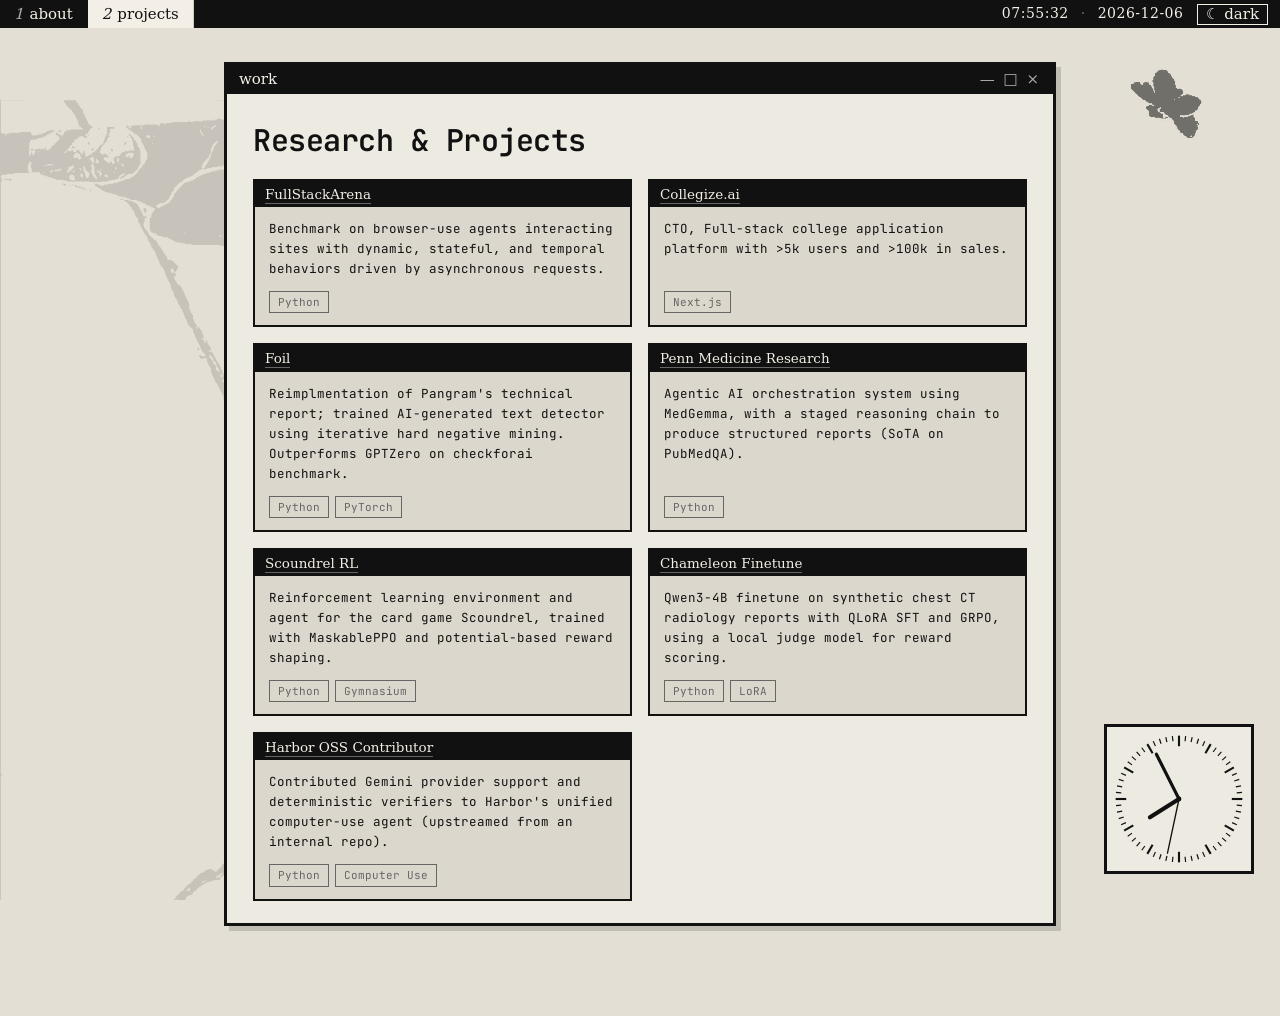
==== projects.html @ 77873580 "Update projects: add FullStackArena, reorder and revise entries" ====
<!doctype html>
<html lang="en">

<head>
  <meta charset="utf-8" />
  <meta name="viewport" content="width=device-width,initial-scale=1" />
  <title>zlyuan</title>
  <link rel="icon" href="data:image/svg+xml,<svg xmlns='http://www.w3.org/2000/svg' viewBox='0 0 100 100'><rect width='100' height='100' fill='%23111111'/><text x='50' y='74' font-family='serif' font-size='72' font-style='italic' fill='%23ffffff' text-anchor='middle'>z</text></svg>" />
  <link rel="preconnect" href="https://fonts.googleapis.com">
  <link rel="preconnect" href="https://fonts.gstatic.com" crossorigin>
  <link href="https://fonts.googleapis.com/css2?family=JetBrains+Mono:wght@400;500;600&display=swap" rel="stylesheet">
  <link rel="stylesheet" href="/style.css" />

  <!-- Google tag (gtag.js) -->
  <script async src="https://www.googletagmanager.com/gtag/js?id=G-WRCV5WTVQ0"></script>
  <script>
    window.dataLayer = window.dataLayer || [];
    function gtag(){dataLayer.push(arguments);}
    gtag('js', new Date());
    gtag('config', 'G-WRCV5WTVQ0');
  </script>
</head>

<body data-page="projects">

  <!-- ===== Top bar ===== -->
  <div id="bar">
    <nav id="tags"></nav>
    <div id="bar-right">
      <div id="status">
        <span id="statusTime">--:--:--</span>
        <span class="sep date">·</span>
        <span id="statusDate" class="date">----------</span>
        <span id="visitorCount" style="display:none"></span>
      </div>
      <button id="theme-toggle" type="button">☾ dark</button>
    </div>
  </div>

  <!-- ===== Desktop decorative art ===== -->
  <img class="bg-art art-plant" src="/assets/plant.png" alt="" aria-hidden="true">
  <img class="bg-art art-butterfly" src="/assets/butterfly.png" alt="" aria-hidden="true">

  <div class="corner">
    <div class="clock-box">
      <svg viewBox="0 0 100 100" aria-label="analog clock">
        <g id="clockTicks"></g>
        <line id="handHour" class="clock-hand" x1="50" y1="50" x2="50" y2="24" stroke-linecap="round"/>
        <line id="handMin"  class="clock-hand" x1="50" y1="50" x2="50" y2="12" stroke-linecap="round"/>
        <line id="handSec"  class="clock-hand" x1="50" y1="50" x2="50" y2="8"  stroke-linecap="round"/>
        <circle class="clock-pin" cx="50" cy="50" r="1.8"/>
      </svg>
    </div>
  </div>

  <!-- ===== Content window ===== -->
  <main id="desktop">
    <section class="win">
      <div class="win-title">
        <span>work</span>
        <span class="win-dots">— □ ×</span>
      </div>
      <div class="win-body">
        <div class="content">
          <h1>Research & Projects</h1>

          <div class="projects-grid">

            <article class="project-card">
              <div class="pc-title"><a href="https://openreview.net/forum?id=nstEp2asfj" target="_blank" rel="noopener">FullStackArena</a></div>
              <div class="pc-body">
                <p>Benchmark on browser-use agents interacting sites with dynamic, stateful, and temporal behaviors driven by asynchronous requests.</p>
                <div class="project-tags"><span class="tag-pill">Python</span></div>
              </div>
            </article>

            <article class="project-card">
              <div class="pc-title"><a href="https://collegize.ai" target="_blank" rel="noopener">Collegize.ai</a></div>
              <div class="pc-body">
                <p>CTO, Full-stack college application platform with &gt;5k users and &gt;100k in sales.</p>
                <div class="project-tags"><span class="tag-pill">Next.js</span></div>
              </div>
            </article>

            <article class="project-card">
              <div class="pc-title"><a href="https://github.com/zlyuan9/foil" target="_blank" rel="noopener">Foil</a></div>
              <div class="pc-body">
                <p>Reimplmentation of Pangram's technical report; trained AI-generated text detector using iterative hard negative mining. Outperforms GPTZero on checkforai benchmark.</p>
                <div class="project-tags"><span class="tag-pill">Python</span><span class="tag-pill">PyTorch</span></div>
              </div>
            </article>

            <article class="project-card">
              <div class="pc-title"><a href="https://penn-rail.github.io/website/" target="_blank" rel="noopener">Penn Medicine Research</a></div>
              <div class="pc-body">
                <p>Agentic AI orchestration system using MedGemma, with a staged reasoning chain to produce structured reports (SoTA on PubMedQA).</p>
                <div class="project-tags"><span class="tag-pill">Python</span></div>
              </div>
            </article>

            <article class="project-card">
              <div class="pc-title"><a href="https://github.com/zlyuan9/scoundrel-rl" target="_blank" rel="noopener">Scoundrel RL</a></div>
              <div class="pc-body">
                <p>Reinforcement learning environment and agent for the card game Scoundrel, trained with MaskablePPO and potential-based reward shaping.</p>
                <div class="project-tags"><span class="tag-pill">Python</span><span class="tag-pill">Gymnasium</span></div>
              </div>
            </article>

            <article class="project-card">
              <div class="pc-title"><a href="https://github.com/zlyuan9/chameleon-finetune" target="_blank" rel="noopener">Chameleon Finetune</a></div>
              <div class="pc-body">
                <p>Qwen3-4B finetune on synthetic chest CT radiology reports with QLoRA SFT and GRPO, using a local judge model for reward scoring.</p>
                <div class="project-tags"><span class="tag-pill">Python</span><span class="tag-pill">LoRA</span></div>
              </div>
            </article>

            <article class="project-card">
              <div class="pc-title"><a href="https://github.com/harbor-framework/harbor/pull/1572" target="_blank" rel="noopener">Harbor OSS Contributor</a></div>
              <div class="pc-body">
                <p>Contributed Gemini provider support and deterministic verifiers to Harbor's unified computer-use agent (upstreamed from an internal repo).</p>
                <div class="project-tags"><span class="tag-pill">Python</span><span class="tag-pill">Computer Use</span></div>
              </div>
            </article>

          </div>
        </div>
      </div>
    </section>
  </main>

  <script src="/app.js"></script>
</body>

</html>
---- style.css ----
/* ============================================
   Black & white desktop theme (invertable).
   Light = ink on paper; dark = the negative.
   ============================================ */

* { margin: 0; padding: 0; box-sizing: border-box; }

:root {
  --bg:        #e3dfd5;   /* desktop background (soft paper) */
  --panel:     #edeae1;   /* window interior              */
  --panel-2:   #dbd7cc;   /* cards, code blocks           */
  --fg:        #111111;   /* text + borders (near-black)  */
  --fg-dim:    #666666;   /* muted text                   */
  --chrome-bg: #111111;   /* bar + title bars             */
  --chrome-fg: #f3efe6;   /* text on chrome               */
  --line:      rgba(17, 17, 17, 0.16);
  --hover:     rgba(17, 17, 17, 0.09);

  --mono: 'JetBrains Mono', 'Consolas', 'Monaco', 'Courier New', monospace;
  --serif: 'DejaVu Serif', Georgia, 'Times New Roman', serif;
  --bar-h: 28px;
}

/* Dark mode = exact color inversion (255 − each channel) of light mode. */
:root[data-theme="dark"] {
  --bg:        #1c202a;   /* inv #e3dfd5 */
  --panel:     #12151e;   /* inv #edeae1 */
  --panel-2:   #242833;   /* inv #dbd7cc */
  --fg:        #eeeeee;   /* inv #111111 */
  --fg-dim:    #999999;   /* inv #666666 */
  --chrome-bg: #eeeeee;   /* inv #111111 */
  --chrome-fg: #0c1019;   /* inv #f3efe6 */
  --line:      rgba(238, 238, 238, 0.16);
  --hover:     rgba(238, 238, 238, 0.09);
}

html { scroll-behavior: smooth; overflow-x: hidden; }

body {
  font-family: var(--mono);
  font-size: 14px;
  line-height: 1.65;
  color: var(--fg);
  background-color: var(--bg);
  min-height: 100vh;
  overflow-x: hidden;
  padding-top: var(--bar-h);
  transition: background-color 0.2s, color 0.2s;
}

a { color: inherit; }

/* ============================================================
   Decorative art — recolored to ink via filter
   ============================================================ */
.bg-art {
  position: fixed;
  z-index: 0;
  pointer-events: none;
  user-select: none;
  image-rendering: pixelated;
  image-rendering: crisp-edges;
  filter: brightness(0);
}
:root[data-theme="dark"] .bg-art { filter: brightness(0) invert(1); }

.art-plant    { bottom: 0; left: 0; height: min(90vh, 800px); opacity: 0.12; }
.art-butterfly{ top: calc(var(--bar-h) + 40px); right: 6vw; width: 74px; opacity: 0.5; }

/* Clock + kanji cluster, bottom-right */
.corner {
  position: fixed;
  right: 26px;
  bottom: 26px;
  z-index: 1;
  display: flex;
  align-items: flex-end;
  gap: 12px;
  pointer-events: none;
}
.clock-box {
  width: 150px;
  height: 150px;
  border: 3px solid var(--fg);
  background: var(--panel);
  padding: 6px;
  pointer-events: auto;
}
.clock-box svg { display: block; width: 100%; height: 100%; }
.clock-face-line { stroke: var(--fg); }
.clock-hand { stroke: var(--fg); fill: var(--fg); }
.clock-pin { fill: var(--fg); }

/* ============================================================
   Top bar — workspace tags (nav) + status + theme toggle
   ============================================================ */
#bar {
  position: fixed;
  top: 0; left: 0; right: 0;
  height: var(--bar-h);
  z-index: 100;
  background: var(--chrome-bg);
  color: var(--chrome-fg);
  display: flex;
  align-items: stretch;
  justify-content: space-between;
  font-family: var(--serif);
}

#tags { display: flex; align-items: stretch; overflow-x: auto; min-width: 0; scrollbar-width: none; }
#tags::-webkit-scrollbar { display: none; }

.tag {
  display: flex;
  align-items: center;
  gap: 6px;
  padding: 0 14px;
  color: var(--chrome-fg);
  text-decoration: none;
  font-size: 15px;
  white-space: nowrap;
  border-right: 1px solid var(--line);
}
.tag .num { font-style: italic; opacity: 0.7; }
.tag:hover { background: var(--hover); }
.tag.active { background: var(--chrome-fg); color: var(--chrome-bg); }
.tag.active .num { opacity: 1; }

#bar-right {
  display: flex;
  align-items: center;
  gap: 14px;
  padding: 0 12px;
}
#status {
  display: flex;
  align-items: center;
  gap: 12px;
  font-size: 14px;
  letter-spacing: 0.5px;
  white-space: nowrap;
}
#status .sep { opacity: 0.4; }
#visitorCount { color: var(--chrome-fg); opacity: 0.7; }

#theme-toggle {
  font-family: var(--serif);
  font-size: 15px;
  line-height: 1;
  color: var(--chrome-fg);
  background: transparent;
  border: 1px solid currentColor;
  padding: 2px 8px;
  cursor: pointer;
}
#theme-toggle:hover { background: var(--chrome-fg); color: var(--chrome-bg); }

/* ============================================================
   Desktop layout
   ============================================================ */
#desktop {
  position: relative;
  z-index: 10;
  max-width: 880px;
  margin: 0 auto;
  padding: 34px 24px 90px;
  display: flex;
  flex-direction: column;
  align-items: stretch;
  gap: 22px;
}

/* ---- Window chrome ---- */
.win {
  position: relative;
  border: 3px solid var(--fg);
  background: var(--panel);
  box-shadow: 5px 5px 0 var(--line);
}
.win.floating { box-shadow: 5px 5px 0 var(--line); }
.win-title {
  background: var(--chrome-bg);
  color: var(--chrome-fg);
  font-family: var(--serif);
  font-size: 15px;
  line-height: 1.5;
  padding: 3px 12px;
  display: flex;
  justify-content: space-between;
  gap: 12px;
  overflow: hidden;
  white-space: nowrap;
  user-select: none;
}
.win-title .win-dots { letter-spacing: 2px; opacity: 0.7; }
.win-body { padding: 22px 26px; position: relative; }

/* Drag affordances only where dragging is enabled (fine pointer, JS-gated). */
@media (hover: hover) and (pointer: fine) {
  .win-title { cursor: grab; touch-action: none; }
  .win-title:active { cursor: grabbing; }
}

/* ============================================================
   Content typography
   ============================================================ */
.content h1 { font-size: 30px; font-weight: 600; margin-bottom: 14px; letter-spacing: -0.5px; }
.content h2 { font-size: 20px; font-weight: 600; margin-top: 26px; margin-bottom: 10px; }
.content h3 { font-size: 16px; font-weight: 600; margin: 16px 0 8px; }
.content p  { margin-bottom: 13px; }

.content a {
  color: var(--fg);
  text-decoration: none;
  border-bottom: 1px solid var(--fg-dim);
  padding-bottom: 1px;
  transition: background 0.12s, color 0.12s;
}
.content a:hover { background: var(--fg); color: var(--bg); border-bottom-color: var(--fg); }

.content strong { font-weight: 600; }
.content em, .content i { font-style: italic; }

/* ============================================================
   Identity card (about)
   ============================================================ */
.neo { display: flex; gap: 30px; align-items: center; flex-wrap: wrap; }
.neo-ascii { font-size: 14px; line-height: 1.35; white-space: pre; margin: 0; }
.neo-info { font-size: 14px; line-height: 1.9; }
.neo-info .k { display: inline-block; width: 78px; color: var(--fg-dim); }
.neo-info .v a { border-bottom: 1px solid var(--fg-dim); }
.neo-info .v a:hover { background: var(--fg); color: var(--bg); }

/* ============================================================
   Projects — each card is a mini window
   ============================================================ */
.projects-grid {
  display: grid;
  grid-template-columns: repeat(auto-fill, minmax(260px, 1fr));
  gap: 16px;
  margin-top: 8px;
}
.project-card {
  border: 2px solid var(--fg);
  background: var(--panel-2);
  display: flex;
  flex-direction: column;
}
.project-card .pc-title {
  background: var(--chrome-bg);
  color: var(--chrome-fg);
  font-family: var(--serif);
  font-size: 13.5px;
  padding: 2px 10px;
}
.project-card .pc-title a { color: var(--chrome-fg); text-decoration: none; }
.project-card .pc-title a:hover { text-decoration: underline; }
.project-card .pc-body { padding: 12px 14px; flex: 1; display: flex; flex-direction: column; }
.project-card p { font-size: 12.5px; margin: 0 0 12px; line-height: 1.6; }

.project-tags { display: flex; gap: 6px; flex-wrap: wrap; margin-top: auto; }
.tag-pill { border: 1px solid var(--fg-dim); padding: 1px 8px; font-size: 11px; color: var(--fg-dim); }

/* ============================================================
   Contact window (link list)
   ============================================================ */
.win-contact { align-self: center; width: 100%; max-width: 420px; }
.link-list { list-style: none; margin: 0; padding: 0; }
.link-list li { border-bottom: 1px solid var(--line); }
.link-list li:last-child { border-bottom: 0; }
.link-list a {
  display: flex;
  justify-content: space-between;
  gap: 16px;
  padding: 9px 4px;
  text-decoration: none;
  color: var(--fg);
}
.link-list a:hover { background: var(--fg); color: var(--bg); }
.link-list .lk { font-weight: 600; }
.link-list .lk::before { content: '> '; color: var(--fg-dim); }
.link-list a:hover .lk::before { color: var(--bg); }
.link-list .lv { color: var(--fg-dim); }
.link-list a:hover .lv { color: var(--bg); }

/* ============================================================
   Markdown (blog posts — currently unlinked)
   ============================================================ */
.content.markdown { max-width: 720px; }
.content.markdown h2 { padding-top: 14px; border-top: 1px solid var(--line); }
.post-meta { color: var(--fg-dim); font-size: 13px; margin-bottom: 22px; }
.content.markdown ul { margin: 0 0 13px 22px; }
.content.markdown li { margin-bottom: 6px; }
.content.markdown blockquote {
  border-left: 3px solid var(--fg);
  margin: 16px 0;
  padding: 6px 16px;
  color: var(--fg-dim);
  background: var(--panel-2);
}
.content.markdown code {
  font-family: var(--mono);
  font-size: 12.5px;
  background: var(--panel-2);
  border: 1px solid var(--line);
  padding: 1px 5px;
}
.content.markdown pre {
  background: var(--panel-2);
  border: 1px solid var(--line);
  padding: 14px 16px;
  overflow-x: auto;
  margin: 0 0 16px;
}
.content.markdown pre code { background: none; border: none; padding: 0; font-size: 13px; line-height: 1.6; }

.post-list { list-style: none; margin: 12px 0 0; padding: 0; }
.post-list li { padding: 14px 0; border-top: 1px solid var(--line); }
.post-list li:last-child { border-bottom: 1px solid var(--line); }
.post-list li > a { font-size: 15px; font-weight: 600; }
.post-date { color: var(--fg-dim); font-size: 12px; margin-left: 10px; }
.post-list li p { margin: 4px 0 0; color: var(--fg-dim); font-size: 13px; }
.back-link { display: inline-block; margin-bottom: 14px; font-size: 13px; color: var(--fg-dim); }
.back-link:hover { color: var(--fg); }

/* ============================================================
   Responsive
   ============================================================ */
@media (max-width: 900px) {
  .bg-art, .corner { display: none; }
  #desktop { padding: 20px 14px 60px; }
}
@media (max-width: 560px) {
  #status .date, #status .sep { display: none; }
  .tag { padding: 0 10px; font-size: 14px; }
  .win-body { padding: 16px 16px; }
}

/* ============================================================
   Scrollbar
   ============================================================ */
::-webkit-scrollbar { width: 12px; height: 12px; }
::-webkit-scrollbar-track { background: var(--bg); }
::-webkit-scrollbar-thumb { background: var(--fg-dim); border: 2px solid var(--bg); }
::-webkit-scrollbar-thumb:hover { background: var(--fg); }
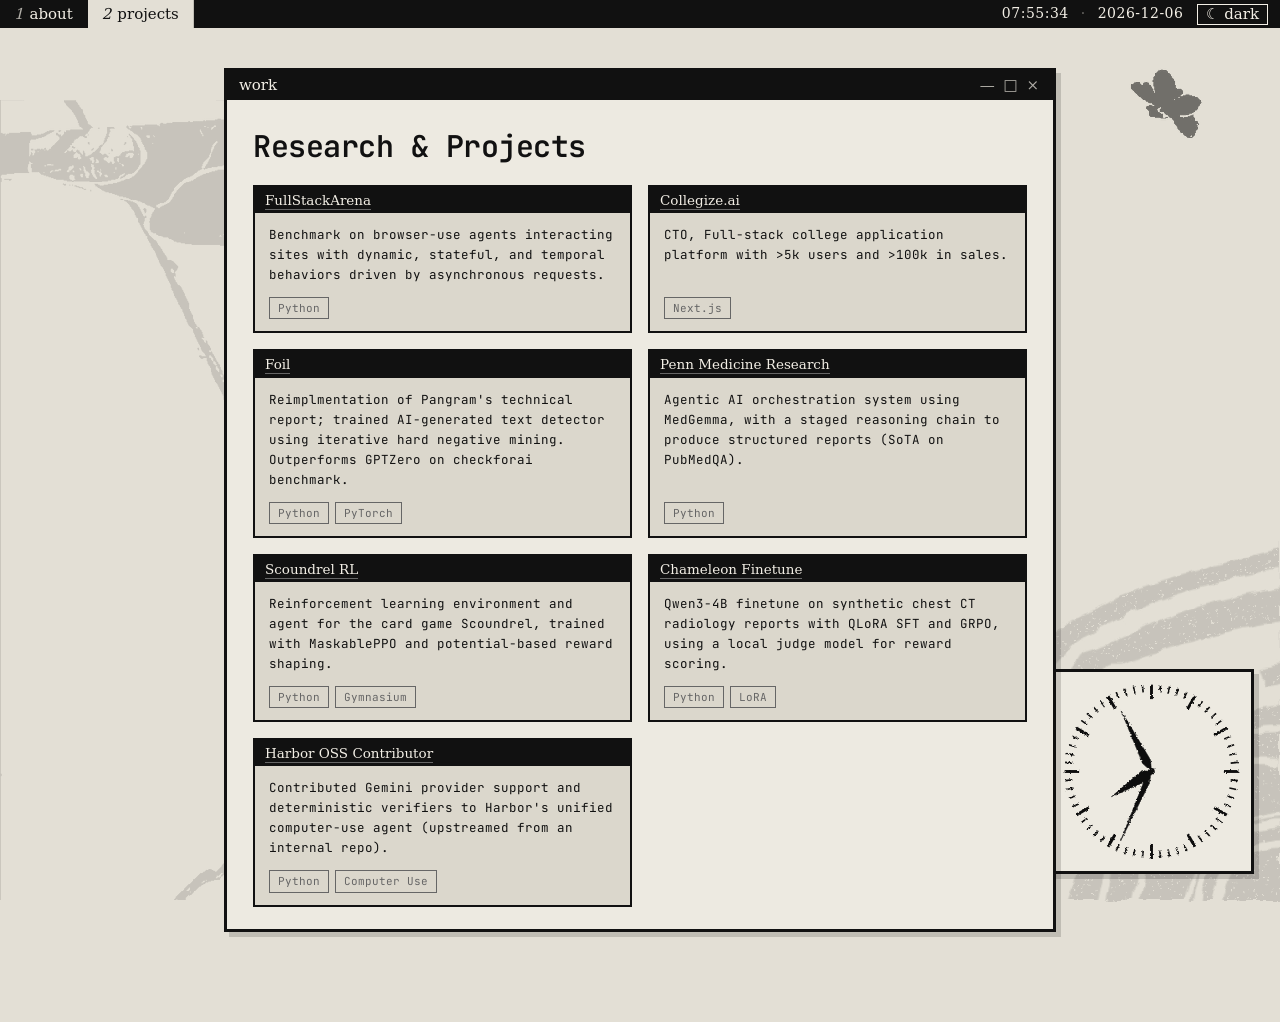
==== commit ed2e87a6: "Revamp layout: centered scattered desktop + grainy depth art - Vertically center content; scatter co" ====
--- a/projects.html
+++ b/projects.html
@@ -23,6 +23,14 @@
 
 <body data-page="projects">
 
+  <!-- Grain filter for the "depth" background art — roughens its smooth edges. -->
+  <svg width="0" height="0" style="position:absolute" aria-hidden="true">
+    <filter id="depthGrain" x="-5%" y="-5%" width="110%" height="110%">
+      <feTurbulence type="fractalNoise" baseFrequency="0.045" numOctaves="3" seed="11" stitchTiles="stitch" result="noise"/>
+      <feDisplacementMap in="SourceGraphic" in2="noise" scale="9" xChannelSelector="R" yChannelSelector="G"/>
+    </filter>
+  </svg>
+
   <!-- ===== Top bar ===== -->
   <div id="bar">
     <nav id="tags"></nav>
@@ -40,15 +48,26 @@
   <!-- ===== Desktop decorative art ===== -->
   <img class="bg-art art-plant" src="/assets/plant.png" alt="" aria-hidden="true">
   <img class="bg-art art-butterfly" src="/assets/butterfly.png" alt="" aria-hidden="true">
+  <img class="bg-art art-depth" src="/assets/depth_shape.png" alt="" aria-hidden="true">
 
   <div class="corner">
     <div class="clock-box">
       <svg viewBox="0 0 100 100" aria-label="analog clock">
-        <g id="clockTicks"></g>
-        <line id="handHour" class="clock-hand" x1="50" y1="50" x2="50" y2="24" stroke-linecap="round"/>
-        <line id="handMin"  class="clock-hand" x1="50" y1="50" x2="50" y2="12" stroke-linecap="round"/>
-        <line id="handSec"  class="clock-hand" x1="50" y1="50" x2="50" y2="8"  stroke-linecap="round"/>
-        <circle class="clock-pin" cx="50" cy="50" r="1.8"/>
+        <defs>
+          <!-- Grainy ink: fractal noise displaces every stroke edge into gritty,
+               lo-fi ripples reminiscent of a low-res pixel bitmap. -->
+          <filter id="clockGrain" x="-15%" y="-15%" width="130%" height="130%">
+            <feTurbulence type="fractalNoise" baseFrequency="0.85" numOctaves="2" seed="7" stitchTiles="stitch" result="noise"/>
+            <feDisplacementMap in="SourceGraphic" in2="noise" scale="1.7" xChannelSelector="R" yChannelSelector="G"/>
+          </filter>
+        </defs>
+        <g filter="url(#clockGrain)">
+          <g id="clockTicks"></g>
+          <polygon id="handHour" class="clock-hand"/>
+          <polygon id="handMin"  class="clock-hand"/>
+          <polygon id="handSec"  class="clock-hand"/>
+          <circle class="clock-pin" cx="50" cy="50" r="1.8"/>
+        </g>
       </svg>
     </div>
   </div>
@@ -131,4 +150,4 @@
   <script src="/app.js"></script>
 </body>
 
-</html>
+</html>
--- a/style.css
+++ b/style.css
@@ -67,7 +67,21 @@
 .art-plant    { bottom: 0; left: 0; height: min(90vh, 800px); opacity: 0.12; }
 .art-butterfly{ top: calc(var(--bar-h) + 40px); right: 6vw; width: 74px; opacity: 0.5; }
 
-/* Clock + kanji cluster, bottom-right */
+/* "Symbol of Depth" — concentric arcs radiating from the bottom-right corner.
+   Edges are roughened by an SVG turbulence filter (#depthGrain) so they read
+   gritty/hand-inked rather than vector-smooth, matching the clock. */
+.art-depth {
+  bottom: 0; right: 0;
+  height: min(40vh, 360px);
+  opacity: 0.12;
+  image-rendering: auto;   /* smooth curves, not pixel art */
+  filter: url(#depthGrain) brightness(0);
+}
+/* Dark-on-dark contrast is perceptually weaker, so lift the depth art (and its
+   specks) a bit to keep the grain readable against the dark background. */
+:root[data-theme="dark"] .art-depth { filter: url(#depthGrain) brightness(0) invert(1); opacity: 0.2; }
+
+/* Clock — fixed bottom-right on the projects page. */
 .corner {
   position: fixed;
   right: 26px;
@@ -79,16 +93,18 @@
   pointer-events: none;
 }
 .clock-box {
-  width: 150px;
-  height: 150px;
+  width: 205px;
+  height: 205px;
   border: 3px solid var(--fg);
   background: var(--panel);
-  padding: 6px;
+  padding: 9px;
+  box-shadow: 5px 5px 0 var(--line);
   pointer-events: auto;
 }
 .clock-box svg { display: block; width: 100%; height: 100%; }
 .clock-face-line { stroke: var(--fg); }
-.clock-hand { stroke: var(--fg); fill: var(--fg); }
+/* Hands are tapered triangles anchored at center: solid ink fill, softened joins. */
+.clock-hand { fill: var(--fg); stroke: var(--fg); stroke-width: 0.3; stroke-linejoin: round; }
 .clock-pin { fill: var(--fg); }
 
 /* ============================================================
@@ -123,7 +139,7 @@
 }
 .tag .num { font-style: italic; opacity: 0.7; }
 .tag:hover { background: var(--hover); }
-.tag.active { background: var(--chrome-fg); color: var(--chrome-bg); }
+.tag.active { background: var(--bg); color: var(--fg); }
 .tag.active .num { opacity: 1; }
 
 #bar-right {
@@ -163,11 +179,13 @@
   z-index: 10;
   max-width: 880px;
   margin: 0 auto;
-  padding: 34px 24px 90px;
+  padding: 40px 24px 90px;
+  min-height: calc(100vh - var(--bar-h));
   display: flex;
   flex-direction: column;
+  justify-content: center;   /* float the key windows toward the middle */
   align-items: stretch;
-  gap: 22px;
+  gap: 26px;
 }
 
 /* ---- Window chrome ---- */
@@ -199,6 +217,8 @@
 @media (hover: hover) and (pointer: fine) {
   .win-title { cursor: grab; touch-action: none; }
   .win-title:active { cursor: grabbing; }
+  .clock-box[data-drag] { cursor: grab; touch-action: none; }
+  .clock-box[data-drag]:active { cursor: grabbing; }
 }
 
 /* ============================================================
@@ -265,6 +285,28 @@
    Contact window (link list)
    ============================================================ */
 .win-contact { align-self: center; width: 100%; max-width: 420px; }
+
+/* Scatter row: contact bottom-left (nudged a touch left of the about window),
+   clock floating to its right for a loose, "messy desktop" feel. */
+.scatter {
+  display: flex;
+  align-items: center;      /* vertically center the clock w.r.t. contact */
+  gap: 0;
+  flex-wrap: wrap;
+}
+.scatter .win-contact {
+  align-self: center;
+  margin: 0 0 0 24px;       /* left border sits a bit right of the about window's */
+  flex: 0 1 420px;
+}
+/* Region spanning contact's right edge → about's right edge; the clock is
+   centered within it (so it's horizontally centered between those two edges). */
+.clock-loose {
+  flex: 1 1 auto;
+  display: flex;
+  align-items: center;
+  justify-content: center;
+}
 .link-list { list-style: none; margin: 0; padding: 0; }
 .link-list li { border-bottom: 1px solid var(--line); }
 .link-list li:last-child { border-bottom: 0; }
@@ -327,8 +369,9 @@
    Responsive
    ============================================================ */
 @media (max-width: 900px) {
-  .bg-art, .corner { display: none; }
+  .bg-art, .corner, .clock-loose { display: none; }
   #desktop { padding: 20px 14px 60px; }
+  .scatter .win-contact { margin-left: 0; }
 }
 @media (max-width: 560px) {
   #status .date, #status .sep { display: none; }
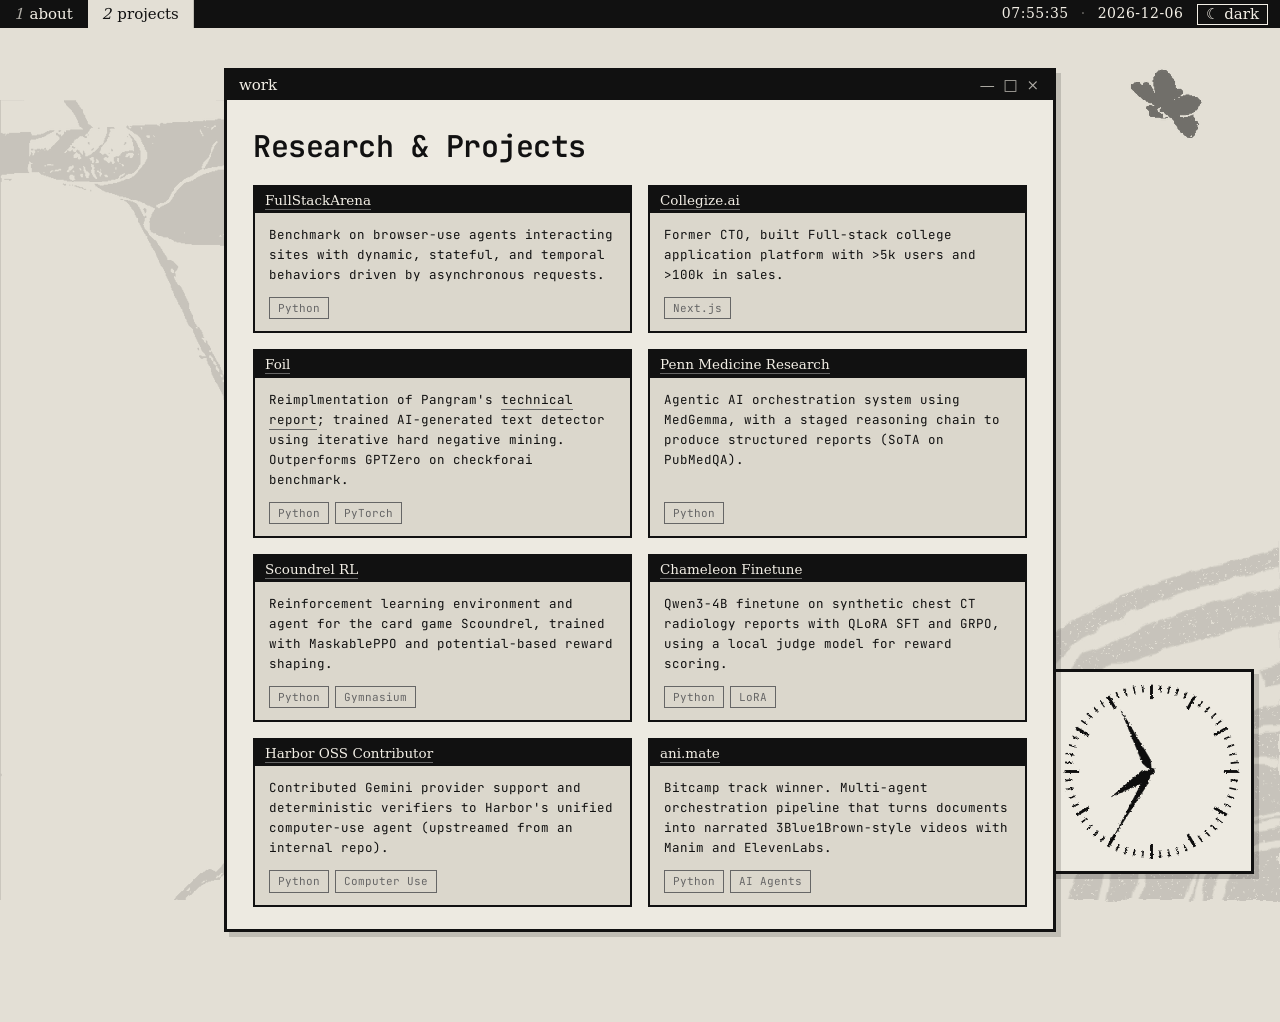
==== commit 8733a288: "Add ani.mate project (Bitcamp track winner)" ====
--- a/projects.html
+++ b/projects.html
@@ -96,7 +96,7 @@
             <article class="project-card">
               <div class="pc-title"><a href="https://collegize.ai" target="_blank" rel="noopener">Collegize.ai</a></div>
               <div class="pc-body">
-                <p>CTO, Full-stack college application platform with &gt;5k users and &gt;100k in sales.</p>
+                <p>Former CTO, built Full-stack college application platform with &gt;5k users and &gt;100k in sales.</p>
                 <div class="project-tags"><span class="tag-pill">Next.js</span></div>
               </div>
             </article>
@@ -104,7 +104,7 @@
             <article class="project-card">
               <div class="pc-title"><a href="https://github.com/zlyuan9/foil" target="_blank" rel="noopener">Foil</a></div>
               <div class="pc-body">
-                <p>Reimplmentation of Pangram's technical report; trained AI-generated text detector using iterative hard negative mining. Outperforms GPTZero on checkforai benchmark.</p>
+                <p>Reimplmentation of Pangram's <a href="https://arxiv.org/abs/2402.14873" target="_blank" rel="noopener">technical report</a>; trained AI-generated text detector using iterative hard negative mining. Outperforms GPTZero on checkforai benchmark.</p>
                 <div class="project-tags"><span class="tag-pill">Python</span><span class="tag-pill">PyTorch</span></div>
               </div>
             </article>
@@ -141,6 +141,14 @@
               </div>
             </article>
 
+            <article class="project-card">
+              <div class="pc-title"><a href="https://github.com/zlyuan9/ani.mate" target="_blank" rel="noopener">ani.mate</a></div>
+              <div class="pc-body">
+                <p>Bitcamp track winner. Multi-agent orchestration pipeline that turns documents into narrated 3Blue1Brown-style videos with Manim and ElevenLabs.</p>
+                <div class="project-tags"><span class="tag-pill">Python</span><span class="tag-pill">AI Agents</span></div>
+              </div>
+            </article>
+
           </div>
         </div>
       </div>
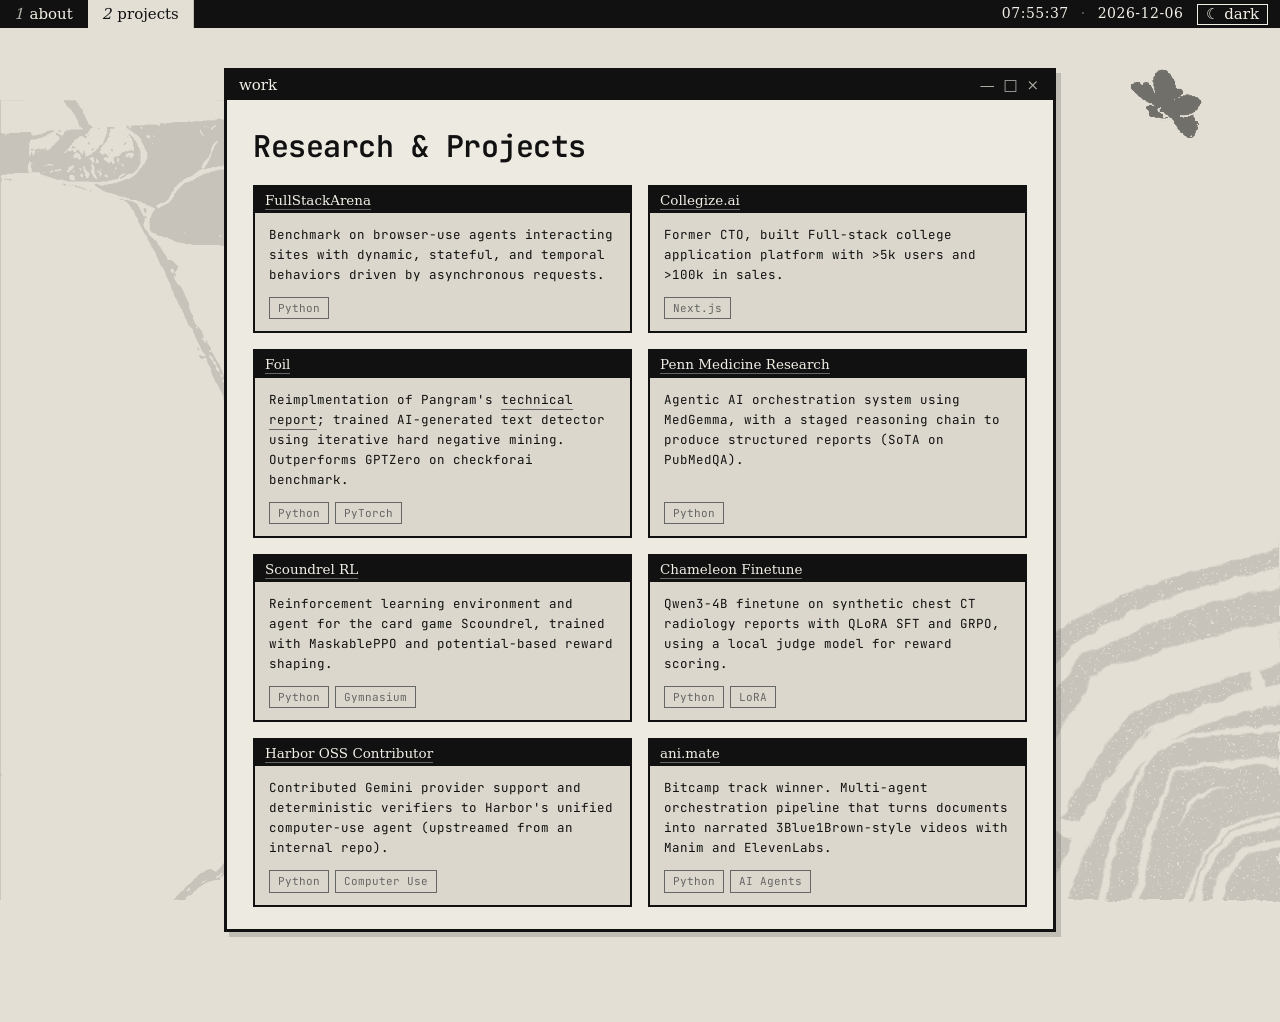
==== commit 89c44459: "Remove clock from projects page" ====
--- a/projects.html
+++ b/projects.html
@@ -49,28 +49,6 @@
   <img class="bg-art art-plant" src="/assets/plant.png" alt="" aria-hidden="true">
   <img class="bg-art art-butterfly" src="/assets/butterfly.png" alt="" aria-hidden="true">
   <img class="bg-art art-depth" src="/assets/depth_shape.png" alt="" aria-hidden="true">
-
-  <div class="corner">
-    <div class="clock-box">
-      <svg viewBox="0 0 100 100" aria-label="analog clock">
-        <defs>
-          <!-- Grainy ink: fractal noise displaces every stroke edge into gritty,
-               lo-fi ripples reminiscent of a low-res pixel bitmap. -->
-          <filter id="clockGrain" x="-15%" y="-15%" width="130%" height="130%">
-            <feTurbulence type="fractalNoise" baseFrequency="0.85" numOctaves="2" seed="7" stitchTiles="stitch" result="noise"/>
-            <feDisplacementMap in="SourceGraphic" in2="noise" scale="1.7" xChannelSelector="R" yChannelSelector="G"/>
-          </filter>
-        </defs>
-        <g filter="url(#clockGrain)">
-          <g id="clockTicks"></g>
-          <polygon id="handHour" class="clock-hand"/>
-          <polygon id="handMin"  class="clock-hand"/>
-          <polygon id="handSec"  class="clock-hand"/>
-          <circle class="clock-pin" cx="50" cy="50" r="1.8"/>
-        </g>
-      </svg>
-    </div>
-  </div>
 
   <!-- ===== Content window ===== -->
   <main id="desktop">
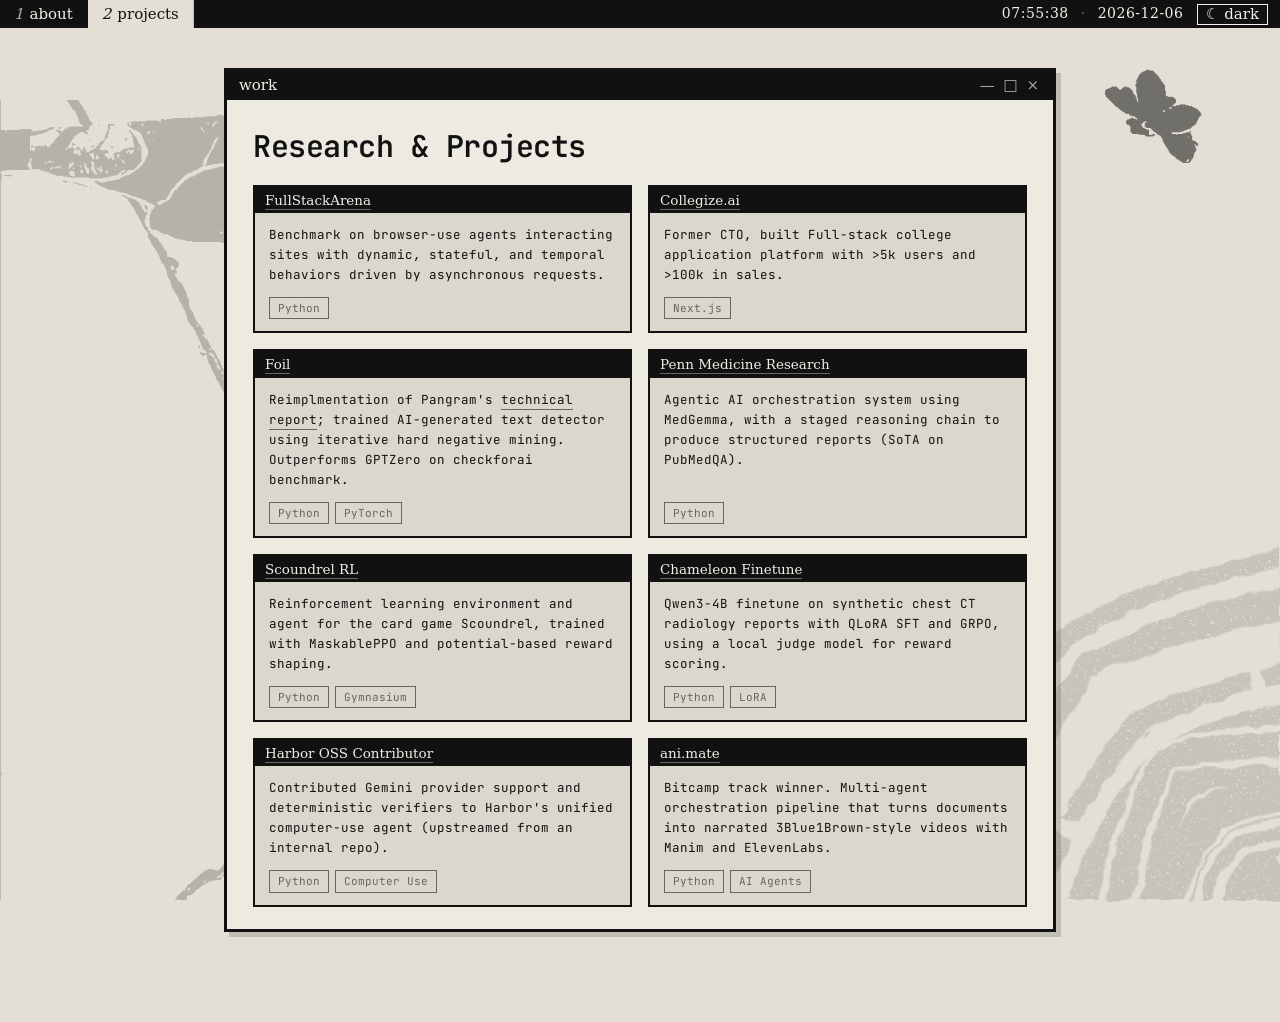
==== commit bb492b89: "Prevent theme flash on nav; enlarge butterfly, tune art opacity, crop plant border - Inline pre-pain" ====
--- a/projects.html
+++ b/projects.html
@@ -4,6 +4,9 @@
 <head>
   <meta charset="utf-8" />
   <meta name="viewport" content="width=device-width,initial-scale=1" />
+  <!-- Apply the saved theme before first paint so page loads don't flash the
+       default (light) theme for a frame while app.js initializes. -->
+  <script>try{var t=localStorage.getItem('theme');if(t)document.documentElement.setAttribute('data-theme',t);}catch(e){}</script>
   <title>zlyuan</title>
   <link rel="icon" href="data:image/svg+xml,<svg xmlns='http://www.w3.org/2000/svg' viewBox='0 0 100 100'><rect width='100' height='100' fill='%23111111'/><text x='50' y='74' font-family='serif' font-size='72' font-style='italic' fill='%23ffffff' text-anchor='middle'>z</text></svg>" />
   <link rel="preconnect" href="https://fonts.googleapis.com">
--- a/style.css
+++ b/style.css
@@ -48,6 +48,31 @@
   transition: background-color 0.2s, color 0.2s;
 }
 
+/* Theme sweep: a circular reveal of the new theme from the top-right corner
+   sweeping to the bottom-left. The old snapshot sits underneath, fully painted;
+   the new snapshot is stacked on top and its clip-path circle grows from the
+   corner via a CSS keyframe (no JS timing gap = no flicker). */
+::view-transition-old(root) {
+  animation: none;              /* old theme holds still underneath */
+  z-index: 1;
+}
+::view-transition-new(root) {
+  animation: theme-sweep 620ms ease-in-out forwards;
+  z-index: 2;
+}
+::view-transition-old(root),
+::view-transition-new(root) { mix-blend-mode: normal; }
+
+@keyframes theme-sweep {
+  from { clip-path: circle(0% at 100% 0%); }
+  to   { clip-path: circle(150% at 100% 0%); }
+}
+
+@media (prefers-reduced-motion: reduce) {
+  ::view-transition-old(root),
+  ::view-transition-new(root) { animation: none; }
+}
+
 a { color: inherit; }
 
 /* ============================================================
@@ -64,8 +89,8 @@
 }
 :root[data-theme="dark"] .bg-art { filter: brightness(0) invert(1); }
 
-.art-plant    { bottom: 0; left: 0; height: min(90vh, 800px); opacity: 0.12; }
-.art-butterfly{ top: calc(var(--bar-h) + 40px); right: 6vw; width: 74px; opacity: 0.5; }
+.art-plant    { bottom: 0; left: 0; height: min(90vh, 800px); opacity: 0.20; }
+.art-butterfly{ top: calc(var(--bar-h) + 40px); right: 6vw; width: 100px; opacity: 0.5; }
 
 /* "Symbol of Depth" — concentric arcs radiating from the bottom-right corner.
    Edges are roughened by an SVG turbulence filter (#depthGrain) so they read
@@ -79,7 +104,7 @@
 }
 /* Dark-on-dark contrast is perceptually weaker, so lift the depth art (and its
    specks) a bit to keep the grain readable against the dark background. */
-:root[data-theme="dark"] .art-depth { filter: url(#depthGrain) brightness(0) invert(1); opacity: 0.2; }
+:root[data-theme="dark"] .art-depth { filter: url(#depthGrain) brightness(0) invert(1); opacity: 0.3; }
 
 /* Clock — fixed bottom-right on the projects page. */
 .corner {
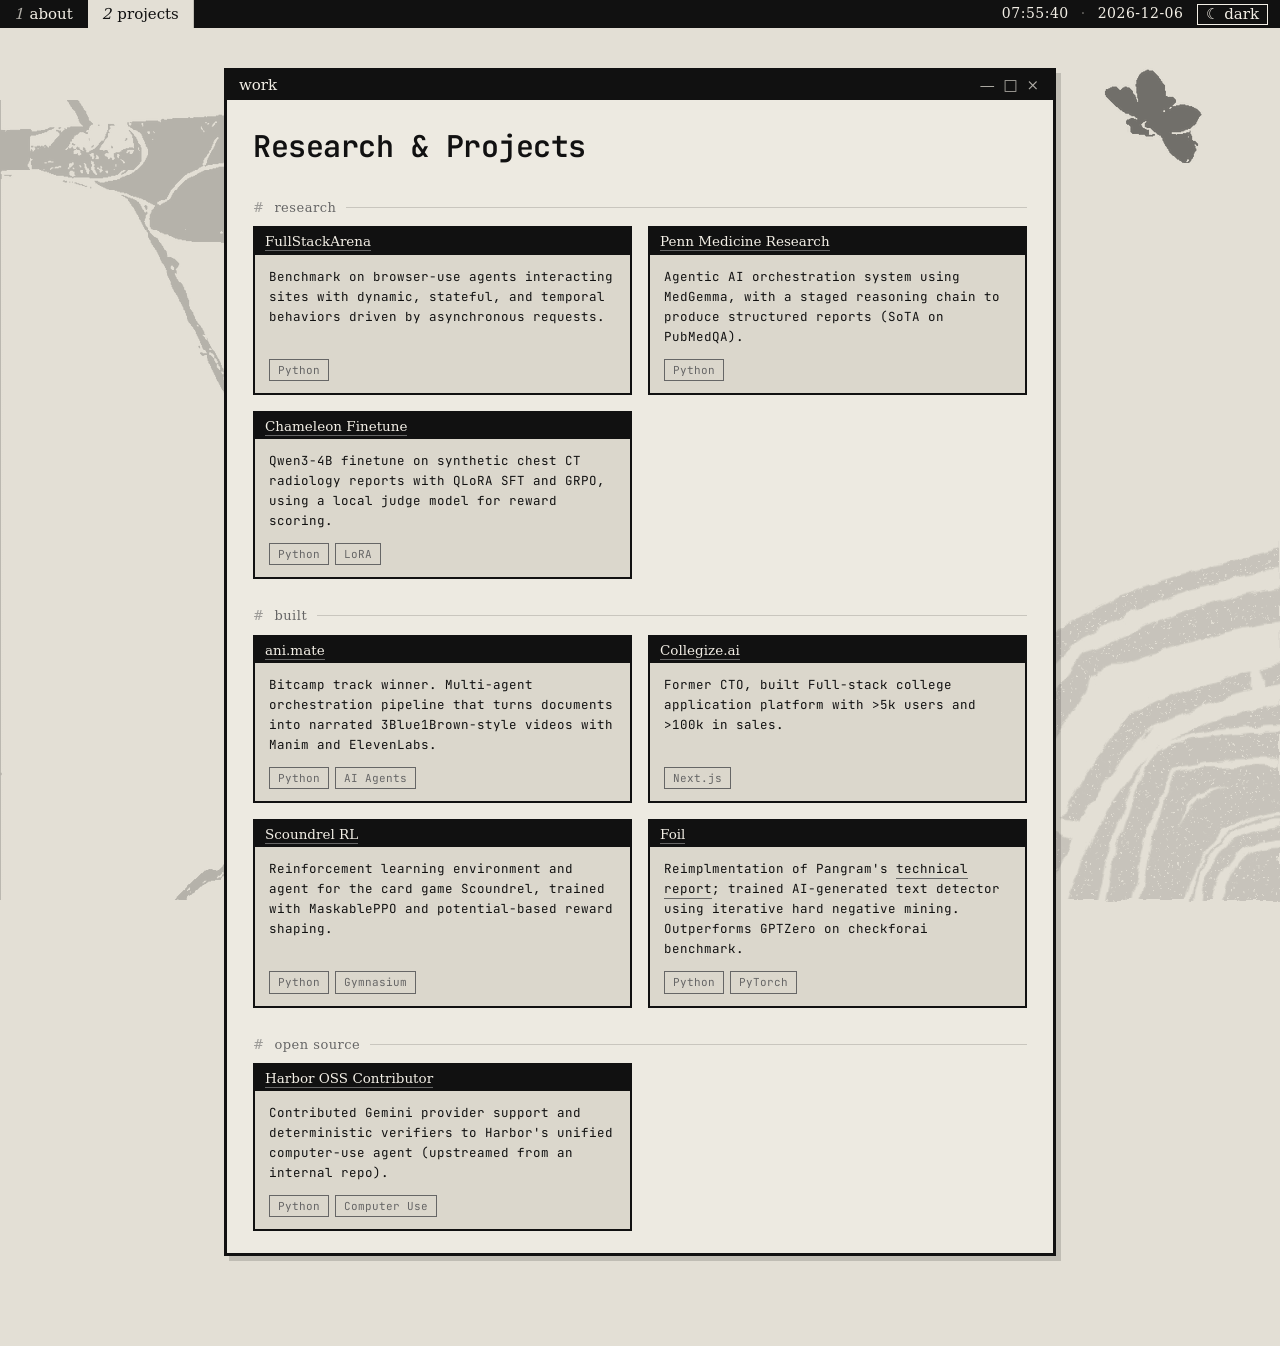
==== commit a7d89403: "Group projects into research / built / open source sections" ====
--- a/projects.html
+++ b/projects.html
@@ -64,6 +64,7 @@
         <div class="content">
           <h1>Research & Projects</h1>
 
+          <div class="project-group-label">research</div>
           <div class="projects-grid">
 
             <article class="project-card">
@@ -71,6 +72,35 @@
               <div class="pc-body">
                 <p>Benchmark on browser-use agents interacting sites with dynamic, stateful, and temporal behaviors driven by asynchronous requests.</p>
                 <div class="project-tags"><span class="tag-pill">Python</span></div>
+              </div>
+            </article>
+
+            <article class="project-card">
+              <div class="pc-title"><a href="https://penn-rail.github.io/website/" target="_blank" rel="noopener">Penn Medicine Research</a></div>
+              <div class="pc-body">
+                <p>Agentic AI orchestration system using MedGemma, with a staged reasoning chain to produce structured reports (SoTA on PubMedQA).</p>
+                <div class="project-tags"><span class="tag-pill">Python</span></div>
+              </div>
+            </article>
+
+            <article class="project-card">
+              <div class="pc-title"><a href="https://github.com/zlyuan9/chameleon-finetune" target="_blank" rel="noopener">Chameleon Finetune</a></div>
+              <div class="pc-body">
+                <p>Qwen3-4B finetune on synthetic chest CT radiology reports with QLoRA SFT and GRPO, using a local judge model for reward scoring.</p>
+                <div class="project-tags"><span class="tag-pill">Python</span><span class="tag-pill">LoRA</span></div>
+              </div>
+            </article>
+
+          </div>
+
+          <div class="project-group-label">built</div>
+          <div class="projects-grid">
+
+            <article class="project-card">
+              <div class="pc-title"><a href="https://github.com/zlyuan9/ani.mate" target="_blank" rel="noopener">ani.mate</a></div>
+              <div class="pc-body">
+                <p>Bitcamp track winner. Multi-agent orchestration pipeline that turns documents into narrated 3Blue1Brown-style videos with Manim and ElevenLabs.</p>
+                <div class="project-tags"><span class="tag-pill">Python</span><span class="tag-pill">AI Agents</span></div>
               </div>
             </article>
 
@@ -83,22 +113,6 @@
             </article>
 
             <article class="project-card">
-              <div class="pc-title"><a href="https://github.com/zlyuan9/foil" target="_blank" rel="noopener">Foil</a></div>
-              <div class="pc-body">
-                <p>Reimplmentation of Pangram's <a href="https://arxiv.org/abs/2402.14873" target="_blank" rel="noopener">technical report</a>; trained AI-generated text detector using iterative hard negative mining. Outperforms GPTZero on checkforai benchmark.</p>
-                <div class="project-tags"><span class="tag-pill">Python</span><span class="tag-pill">PyTorch</span></div>
-              </div>
-            </article>
-
-            <article class="project-card">
-              <div class="pc-title"><a href="https://penn-rail.github.io/website/" target="_blank" rel="noopener">Penn Medicine Research</a></div>
-              <div class="pc-body">
-                <p>Agentic AI orchestration system using MedGemma, with a staged reasoning chain to produce structured reports (SoTA on PubMedQA).</p>
-                <div class="project-tags"><span class="tag-pill">Python</span></div>
-              </div>
-            </article>
-
-            <article class="project-card">
               <div class="pc-title"><a href="https://github.com/zlyuan9/scoundrel-rl" target="_blank" rel="noopener">Scoundrel RL</a></div>
               <div class="pc-body">
                 <p>Reinforcement learning environment and agent for the card game Scoundrel, trained with MaskablePPO and potential-based reward shaping.</p>
@@ -107,26 +121,23 @@
             </article>
 
             <article class="project-card">
-              <div class="pc-title"><a href="https://github.com/zlyuan9/chameleon-finetune" target="_blank" rel="noopener">Chameleon Finetune</a></div>
+              <div class="pc-title"><a href="https://github.com/zlyuan9/foil" target="_blank" rel="noopener">Foil</a></div>
               <div class="pc-body">
-                <p>Qwen3-4B finetune on synthetic chest CT radiology reports with QLoRA SFT and GRPO, using a local judge model for reward scoring.</p>
-                <div class="project-tags"><span class="tag-pill">Python</span><span class="tag-pill">LoRA</span></div>
+                <p>Reimplmentation of Pangram's <a href="https://arxiv.org/abs/2402.14873" target="_blank" rel="noopener">technical report</a>; trained AI-generated text detector using iterative hard negative mining. Outperforms GPTZero on checkforai benchmark.</p>
+                <div class="project-tags"><span class="tag-pill">Python</span><span class="tag-pill">PyTorch</span></div>
               </div>
             </article>
+
+          </div>
+
+          <div class="project-group-label">open source</div>
+          <div class="projects-grid">
 
             <article class="project-card">
               <div class="pc-title"><a href="https://github.com/harbor-framework/harbor/pull/1572" target="_blank" rel="noopener">Harbor OSS Contributor</a></div>
               <div class="pc-body">
                 <p>Contributed Gemini provider support and deterministic verifiers to Harbor's unified computer-use agent (upstreamed from an internal repo).</p>
                 <div class="project-tags"><span class="tag-pill">Python</span><span class="tag-pill">Computer Use</span></div>
-              </div>
-            </article>
-
-            <article class="project-card">
-              <div class="pc-title"><a href="https://github.com/zlyuan9/ani.mate" target="_blank" rel="noopener">ani.mate</a></div>
-              <div class="pc-body">
-                <p>Bitcamp track winner. Multi-agent orchestration pipeline that turns documents into narrated 3Blue1Brown-style videos with Manim and ElevenLabs.</p>
-                <div class="project-tags"><span class="tag-pill">Python</span><span class="tag-pill">AI Agents</span></div>
               </div>
             </article>
 
--- a/style.css
+++ b/style.css
@@ -279,6 +279,26 @@
 /* ============================================================
    Projects — each card is a mini window
    ============================================================ */
+/* Group heading: a labeled divider, terminal-directory style. */
+.project-group-label {
+  display: flex;
+  align-items: center;
+  gap: 10px;
+  margin: 26px 0 4px;
+  font-family: var(--serif);
+  font-size: 13px;
+  letter-spacing: 0.5px;
+  color: var(--fg-dim);
+  text-transform: lowercase;
+}
+.project-group-label:first-child { margin-top: 4px; }
+.project-group-label::before { content: '#'; opacity: 0.6; }
+.project-group-label::after {
+  content: '';
+  flex: 1;
+  height: 0;
+  border-top: 1px solid var(--line);
+}
 .projects-grid {
   display: grid;
   grid-template-columns: repeat(auto-fill, minmax(260px, 1fr));
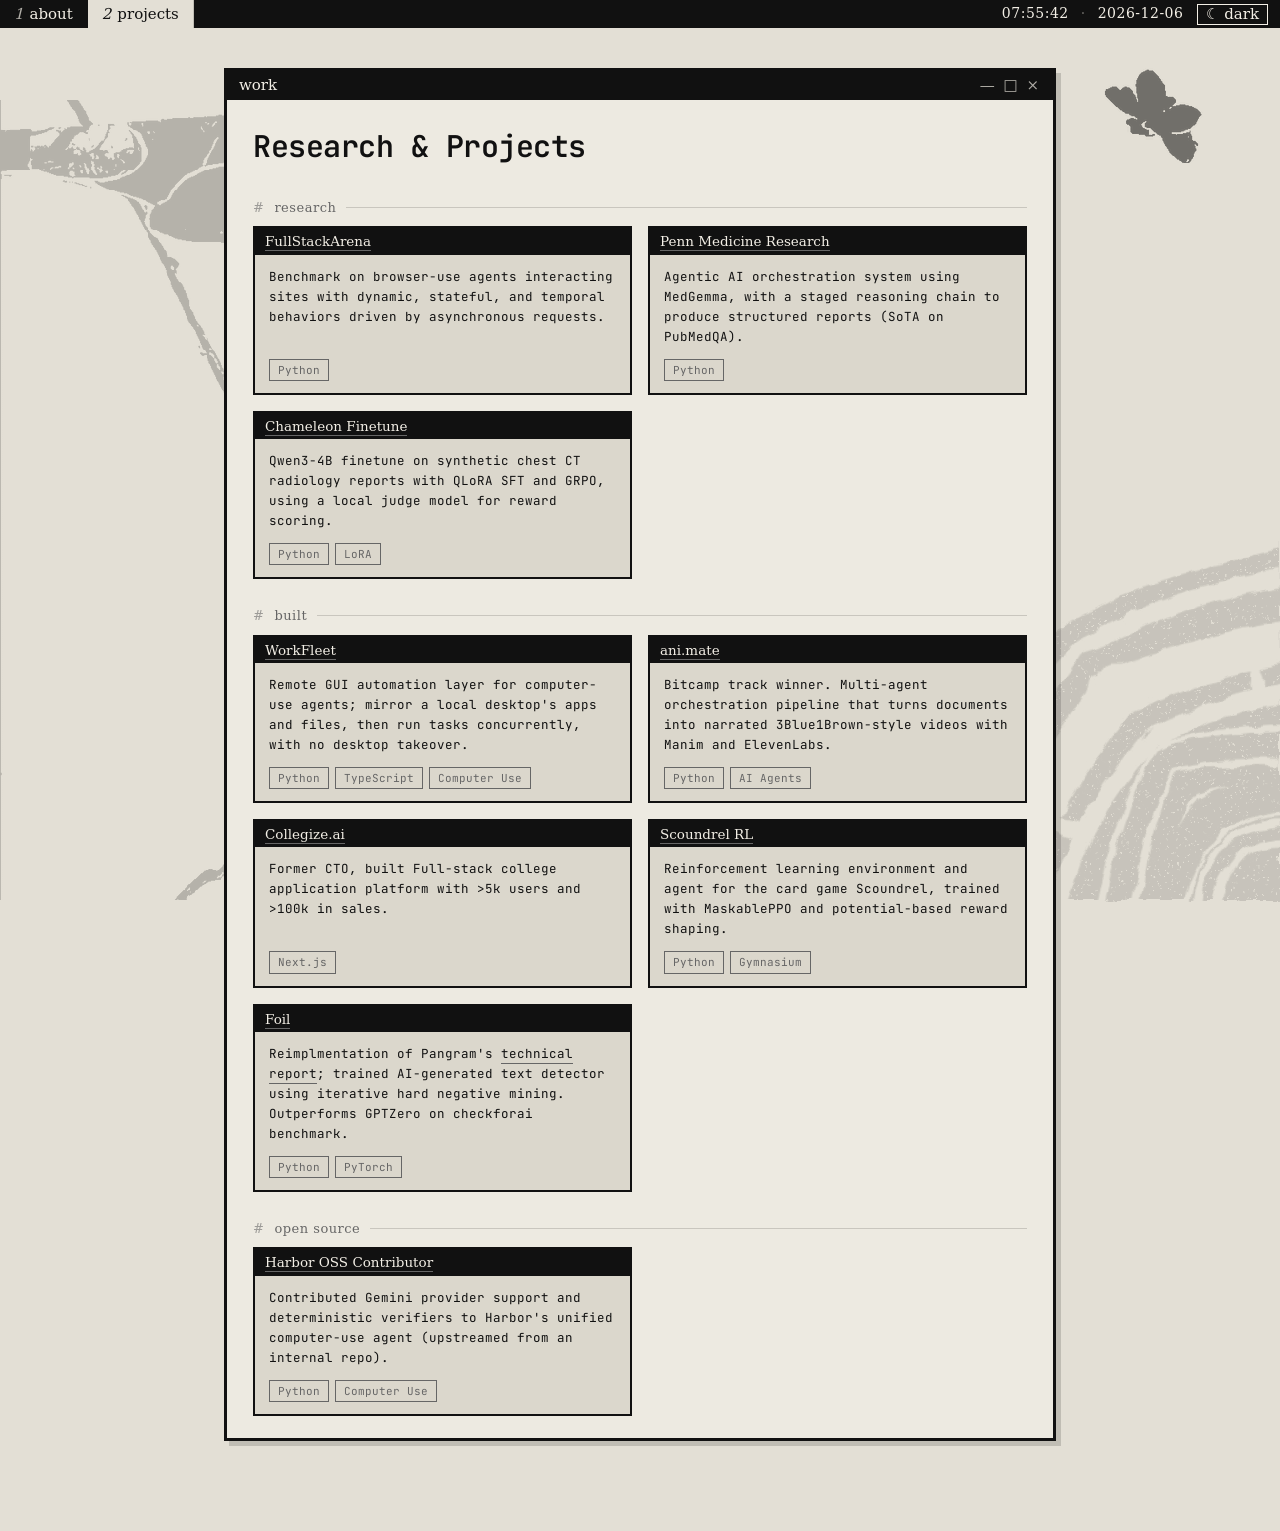
==== commit a35d1194: "Add WorkFleet project" ====
--- a/projects.html
+++ b/projects.html
@@ -97,6 +97,14 @@
           <div class="projects-grid">
 
             <article class="project-card">
+              <div class="pc-title"><a href="https://github.com/WillVo1/WorkFleet" target="_blank" rel="noopener">WorkFleet</a></div>
+              <div class="pc-body">
+                <p>Remote GUI automation layer for computer-use agents; mirror a local desktop's apps and files, then run tasks concurrently, with no desktop takeover.</p>
+                <div class="project-tags"><span class="tag-pill">Python</span><span class="tag-pill">TypeScript</span><span class="tag-pill">Computer Use</span></div>
+              </div>
+            </article>
+
+            <article class="project-card">
               <div class="pc-title"><a href="https://github.com/zlyuan9/ani.mate" target="_blank" rel="noopener">ani.mate</a></div>
               <div class="pc-body">
                 <p>Bitcamp track winner. Multi-agent orchestration pipeline that turns documents into narrated 3Blue1Brown-style videos with Manim and ElevenLabs.</p>
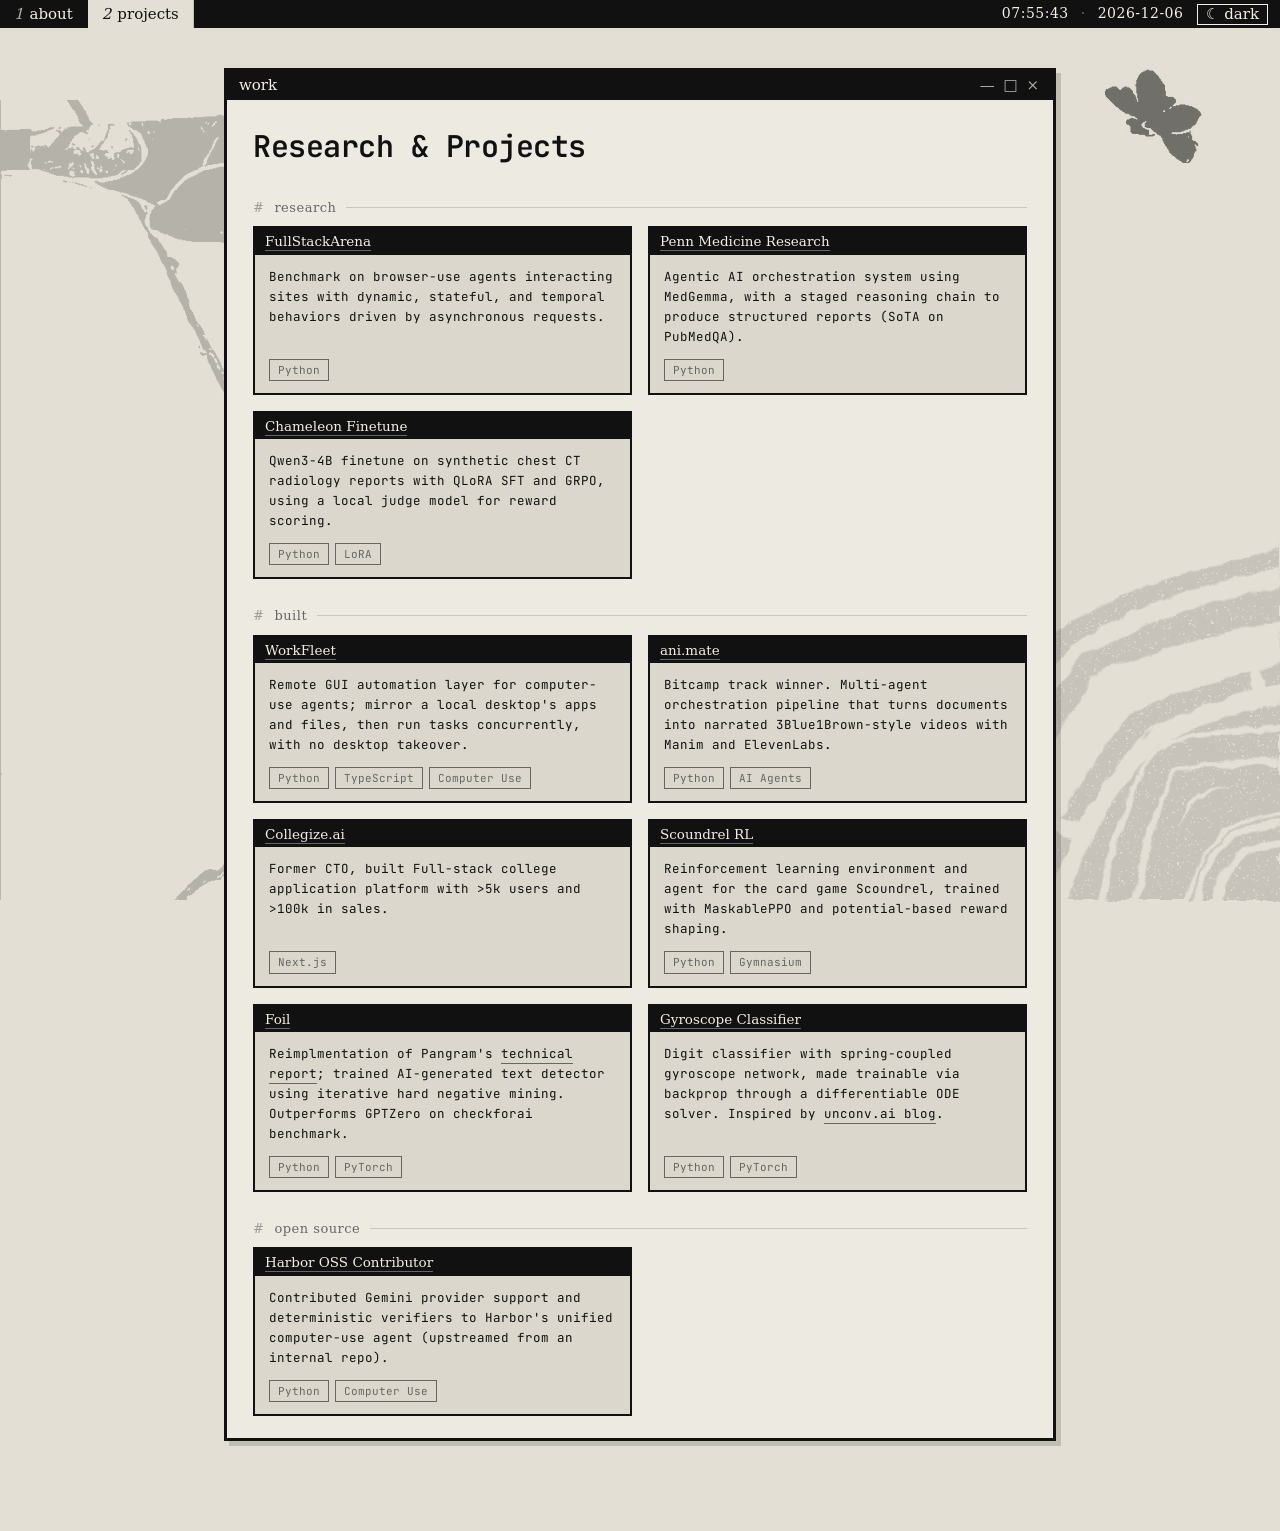
==== commit 5d90559a: "Add Gyroscope Classifier project" ====
--- a/projects.html
+++ b/projects.html
@@ -136,6 +136,14 @@
               </div>
             </article>
 
+            <article class="project-card">
+              <div class="pc-title"><a href="https://github.com/zlyuan9/gyroscope-classifier" target="_blank" rel="noopener">Gyroscope Classifier</a></div>
+              <div class="pc-body">
+                <p>Digit classifier with spring-coupled gyroscope network, made trainable via backprop through a differentiable ODE solver. Inspired by <a href="https://unconv.ai/blog/machine-learning-with-dynamics/" target="_blank" rel="noopener">unconv.ai blog</a>.</p>
+                <div class="project-tags"><span class="tag-pill">Python</span><span class="tag-pill">PyTorch</span></div>
+              </div>
+            </article>
+
           </div>
 
           <div class="project-group-label">open source</div>
